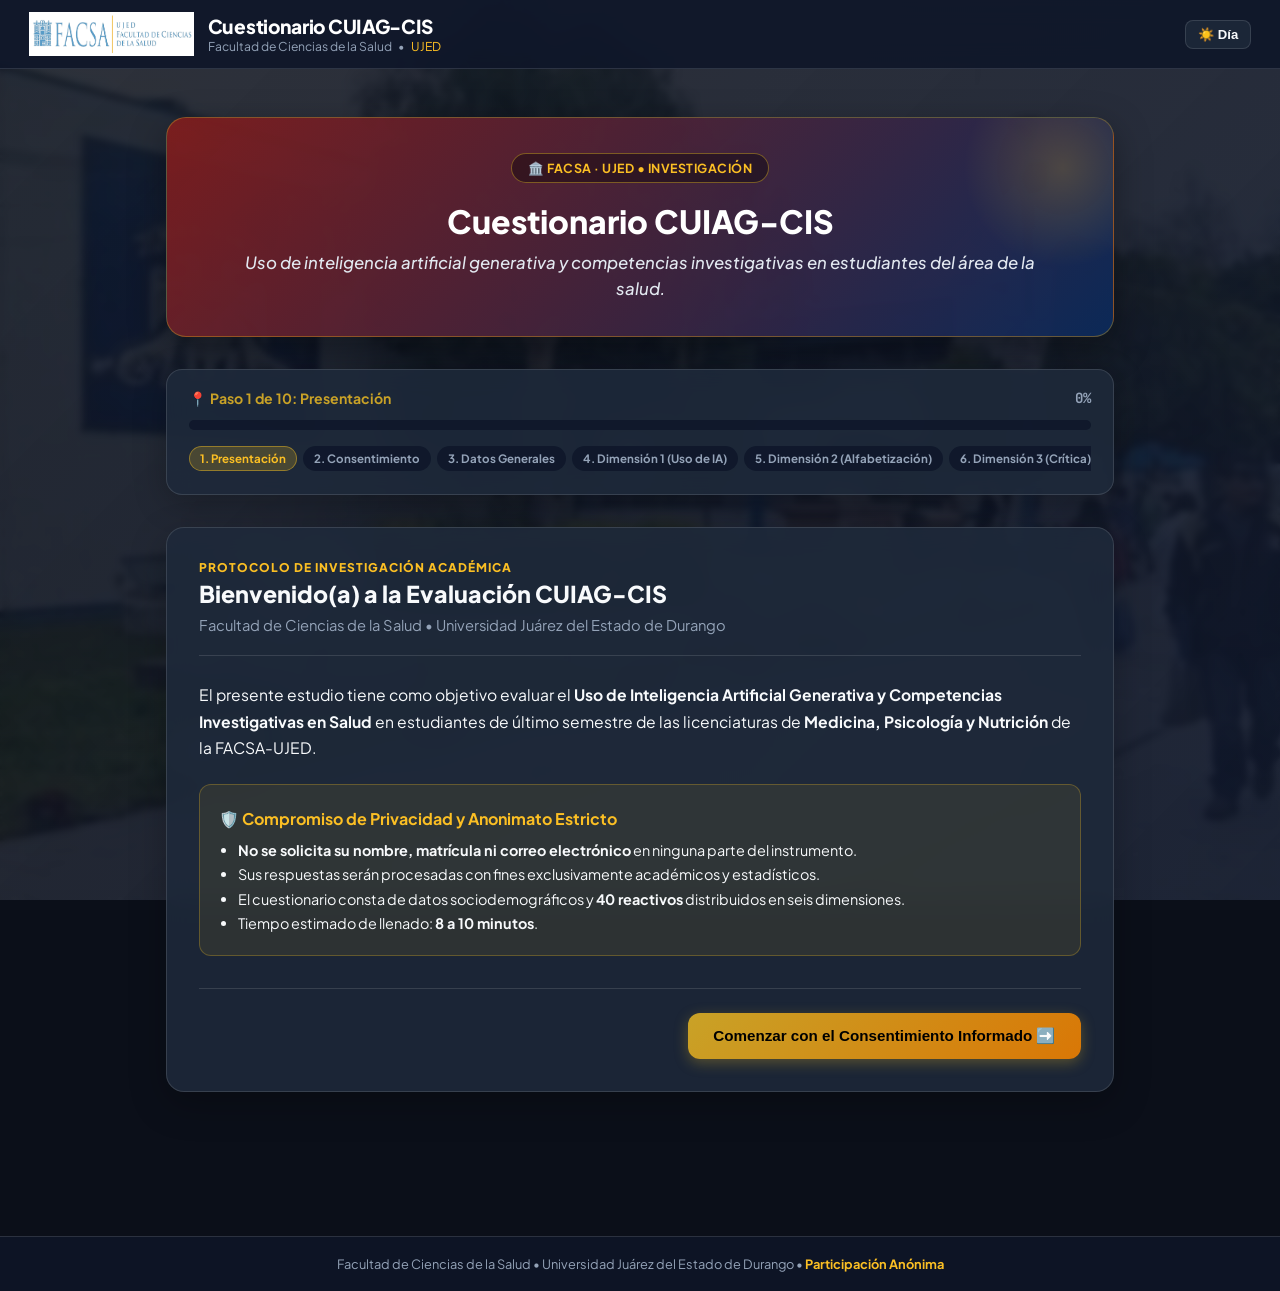
==== index.html @ 44266f06 "Actualizar insignia a FACSA UJED Investigacion" ====
<!DOCTYPE html>
<html lang="es" data-theme="dark">
<head>
  <meta charset="UTF-8">
  <meta name="viewport" content="width=device-width, initial-scale=1.0">
  <title>Cuestionario CUIAG-CIS | FACSA - UJED</title>
  <meta name="description" content="Cuestionario de Uso de Inteligencia Artificial Generativa y Competencias Investigativas en Salud (CUIAG-CIS) - Facultad de Ciencias de la Salud, UJED.">
  
  <!-- Tipografía Google Fonts -->
  <link rel="preconnect" href="https://fonts.googleapis.com">
  <link rel="preconnect" href="https://fonts.gstatic.com" crossorigin>
  <link href="https://fonts.googleapis.com/css2?family=JetBrains+Mono:wght@400;600;700&family=Plus+Jakarta+Sans:wght@400;500;600;700;800&display=swap" rel="stylesheet">
  
  <!-- Estilos del Cuestionario e Identidad Institucional -->
  <link rel="stylesheet" href="css/cuiag.css?v=60">
  <style>
    :root {
      --bg-main: #0b0f19;
      --card-bg: rgba(30, 41, 59, 0.88);
      --bg-secondary: rgba(15, 23, 42, 0.85);
      --border-color: rgba(255, 255, 255, 0.12);
      --text-main: #f8fafc;
      --text-muted: #94a3b8;
      --text-dim: #64748b;
      --accent-gold: #c9a227;
      --accent-crimson: #7f1d1d;
      --med-color: #38bdf8;
      --psi-color: #a855f7;
      --nut-color: #4ade80;
    }

    [data-theme="light"] {
      --bg-main: #f1f5f9;
      --card-bg: rgba(255, 255, 255, 0.90);
      --bg-secondary: rgba(248, 250, 252, 0.88);
      --border-color: rgba(0, 0, 0, 0.1);
      --text-main: #0f172a;
      --text-muted: #64748b;
      --text-dim: #94a3b8;
    }

    * {
      box-sizing: border-box;
      margin: 0;
      padding: 0;
    }

    body {
      background: var(--bg-main);
      color: var(--text-main);
      font-family: 'Plus Jakarta Sans', system-ui, -apple-system, sans-serif;
      min-height: 100vh;
      display: flex;
      flex-direction: column;
      transition: background-color 0.25s, color 0.25s;
      position: relative;
    }

    /* Fondo de Pantalla Oficial FACSA */
    body::before {
      content: '';
      position: fixed;
      top: 0;
      left: 0;
      width: 100vw;
      height: 100vh;
      background-image: url('img/fondo-facsa.jpg');
      background-size: cover;
      background-position: center center;
      background-repeat: no-repeat;
      z-index: -2;
    }

    body::after {
      content: '';
      position: fixed;
      top: 0;
      left: 0;
      width: 100vw;
      height: 100vh;
      background: linear-gradient(135deg, rgba(11, 15, 25, 0.86) 0%, rgba(15, 23, 42, 0.92) 100%);
      backdrop-filter: blur(3px);
      -webkit-backdrop-filter: blur(3px);
      z-index: -1;
      pointer-events: none;
      transition: background 0.3s ease;
    }

    [data-theme="light"] body::after {
      background: linear-gradient(135deg, rgba(241, 245, 249, 0.88) 0%, rgba(226, 232, 240, 0.93) 100%);
      backdrop-filter: blur(3px);
      -webkit-backdrop-filter: blur(3px);
    }

    /* Barra Superior Institucional */
    .cuiag-app-header {
      background: rgba(15, 23, 42, 0.9);
      backdrop-filter: blur(12px);
      border-bottom: 1px solid var(--border-color);
      padding: 0.75rem 1.8rem;
      position: sticky;
      top: 0;
      z-index: 1000;
      display: flex;
      justify-content: space-between;
      align-items: center;
      flex-wrap: wrap;
      gap: 12px;
    }

    .header-brand {
      display: flex;
      align-items: center;
      gap: 14px;
      cursor: pointer;
    }

    .header-brand img {
      height: 44px;
      width: auto;
      object-fit: contain;
    }

    .header-brand-title {
      font-size: 1.2rem;
      font-weight: 800;
      color: #ffffff;
      letter-spacing: -0.3px;
    }

    .header-brand-subtitle {
      font-size: 0.76rem;
      color: var(--text-muted);
      display: flex;
      align-items: center;
      gap: 6px;
    }

    /* Navegación por Pestañas Principales */
    .header-nav-tabs {
      display: flex;
      align-items: center;
      gap: 6px;
      background: rgba(0, 0, 0, 0.25);
      padding: 4px;
      border-radius: 12px;
      border: 1px solid var(--border-color);
    }

    .header-tab-btn {
      padding: 8px 16px;
      border-radius: 8px;
      border: none;
      background: transparent;
      color: var(--text-muted);
      font-size: 0.86rem;
      font-weight: 700;
      cursor: pointer;
      display: inline-flex;
      align-items: center;
      gap: 6px;
      transition: all 0.2s;
    }

    .header-tab-btn:hover {
      color: var(--text-main);
    }

    .header-tab-btn.active {
      background: var(--card-bg);
      color: #fbbf24;
      box-shadow: 0 2px 8px rgba(0, 0, 0, 0.2);
    }

    .header-actions {
      display: flex;
      align-items: center;
      gap: 10px;
    }

    .btn-toggle-theme {
      background: var(--card-bg);
      border: 1px solid var(--border-color);
      color: var(--text-main);
      padding: 6px 12px;
      border-radius: 8px;
      font-size: 0.82rem;
      font-weight: 700;
      cursor: pointer;
      display: inline-flex;
      align-items: center;
      gap: 6px;
      transition: all 0.2s;
    }

    /* Contenedor Principal de Vistas */
    .cuiag-main-viewport {
      flex: 1;
      width: 100%;
      max-width: 1100px;
      margin: 0 auto;
      padding: 1.5rem 1rem 3rem;
    }

    .view-panel {
      display: none;
      animation: cuiagFadeIn 0.3s ease-out;
    }

    .view-panel.active {
      display: block;
    }

    /* Modal / Candado de Seguridad para Panel Administrativo */
    .admin-auth-card {
      max-width: 460px;
      margin: 3rem auto;
      background: var(--card-bg);
      border: 1px solid var(--border-color);
      border-radius: 18px;
      padding: 2.2rem 2rem;
      box-shadow: 0 12px 36px rgba(0, 0, 0, 0.25);
      text-align: center;
    }

    .admin-auth-icon {
      font-size: 3rem;
      margin-bottom: 0.8rem;
    }

    .admin-auth-title {
      font-size: 1.4rem;
      font-weight: 800;
      margin-bottom: 6px;
      color: var(--text-main);
    }

    .admin-auth-desc {
      font-size: 0.85rem;
      color: var(--text-muted);
      margin-bottom: 1.5rem;
      line-height: 1.5;
    }

    .custom-table {
      width: 100%;
      border-collapse: separate;
      border-spacing: 0;
      border-radius: 10px;
      overflow: hidden;
      margin-top: 10px;
    }

    .custom-table th {
      background: var(--bg-secondary);
      color: var(--text-muted);
      padding: 10px 14px;
      font-size: 0.78rem;
      font-weight: 700;
      text-transform: uppercase;
      letter-spacing: 0.5px;
      border-bottom: 1px solid var(--border-color);
    }

    .custom-table td {
      padding: 12px 14px;
      border-bottom: 1px solid var(--border-color);
      color: var(--text-main);
      font-size: 0.86rem;
    }

    .custom-table tr:hover td {
      background: rgba(255, 255, 255, 0.02);
    }

    .status-badge {
      display: inline-block;
      padding: 3px 8px;
      border-radius: 6px;
      font-size: 0.72rem;
      font-weight: 700;
    }

    /* Pie de página */
    .cuiag-page-footer {
      margin-top: auto;
      background: rgba(15, 23, 42, 0.75);
      border-top: 1px solid var(--border-color);
      padding: 1.2rem 1.8rem;
      font-size: 0.8rem;
      color: var(--text-muted);
    }

    .footer-inner {
      max-width: 1100px;
      margin: 0 auto;
      display: flex;
      justify-content: space-between;
      align-items: center;
      flex-wrap: wrap;
      gap: 12px;
    }

    /* Notificaciones Toast */
    .toast-container {
      position: fixed;
      bottom: 24px;
      right: 24px;
      z-index: 9999;
      display: flex;
      flex-direction: column;
      gap: 10px;
    }

    .toast-item {
      background: #1e293b;
      color: #ffffff;
      border: 1px solid rgba(255, 255, 255, 0.15);
      padding: 12px 18px;
      border-radius: 10px;
      box-shadow: 0 8px 24px rgba(0,0,0,0.4);
      font-size: 0.88rem;
      font-weight: 600;
      animation: cuiagFadeIn 0.25s ease-out;
    }
  </style>
</head>
<body>

  <!-- CABECERA INSTITUCIONAL DEL CUESTIONARIO -->
  <header class="cuiag-app-header">
    <div class="header-brand">
      <img src="img/logo-facsa.png" alt="Logo FACSA UJED">
      <div>
        <div class="header-brand-title">Cuestionario CUIAG-CIS</div>
        <div class="header-brand-subtitle">
          <span>Facultad de Ciencias de la Salud</span>
          <span>•</span>
          <span style="color: #fbbf24;">UJED</span>
        </div>
      </div>
    </div>

    <div class="header-actions">
      <button type="button" class="btn-toggle-theme" id="btnToggleTheme" onclick="alternarTemaVisual()">
        ☀️ Día
      </button>
    </div>
  </header>

  <!-- CONTENIDO PRINCIPAL: CUESTIONARIO PARA ESTUDIANTES -->
  <main class="cuiag-main-viewport">
    <section class="view-panel active" id="view-cuestionario">
      <div id="moduloCuestionarioCUIAG" style="display: block;">
        <div class="cuiag-module-container">
          <!-- HÉROE INSTITUCIONAL -->
          <div class="cuiag-hero-card">
            <div class="cuiag-institution-badge">
              🏛️ FACSA · UJED • Investigación
            </div>
            <h1 class="cuiag-hero-title">Cuestionario CUIAG-CIS</h1>
            <p class="cuiag-hero-subtitle">
              Uso de inteligencia artificial generativa y competencias investigativas en estudiantes del área de la salud.
            </p>
          </div>

          <!-- STEPPER / BARRA DE PROGRESO -->
          <div class="cuiag-stepper-wrapper" id="cuiagStepperBox">
            <div class="cuiag-progress-header">
              <span class="cuiag-progress-step-name" id="cuiagStepNameLabel">
                📍 Paso 1 de 10: Presentación y Propósito
              </span>
              <span class="cuiag-progress-percent" id="cuiagProgressPercentLabel">0%</span>
            </div>
            <div class="cuiag-progress-track">
              <div class="cuiag-progress-fill" id="cuiagProgressBarFill" style="width: 0%;"></div>
            </div>
            <div class="cuiag-steps-pills" id="cuiagStepsPillsStrip"></div>
          </div>

          <!-- CONTENEDOR DINÁMICO DE PASOS -->
          <div id="cuiagDynamicStepsContainer">
            <div class="cuiag-section-card active">
              <div class="cuiag-section-header">
                <div class="cuiag-section-badge">Protocolo de Investigación Académica</div>
                <h2 class="cuiag-section-title">Bienvenido(a) a la Evaluación CUIAG-CIS</h2>
                <p class="cuiag-section-desc">
                  Facultad de Ciencias de la Salud • Universidad Juárez del Estado de Durango
                </p>
              </div>

              <div style="font-size: 0.98rem; line-height: 1.7; color: var(--text-main); margin-bottom: 2rem;">
                <p>
                  El presente estudio tiene como objetivo evaluar el <strong>Uso de Inteligencia Artificial Generativa y Competencias Investigativas en Salud</strong> en estudiantes de último semestre de las licenciaturas de <strong>Medicina, Psicología y Nutrición</strong> de la FACSA-UJED.
                </p>
                <div style="background: rgba(201, 162, 39, 0.1); border: 1px solid rgba(201, 162, 39, 0.35); border-radius: 12px; padding: 1.2rem; margin: 1.4rem 0;">
                  <h4 style="margin: 0 0 6px 0; color: #fbbf24; font-size: 1rem;">🛡️ Compromiso de Privacidad y Anonimato Estricto</h4>
                  <ul style="margin: 0; padding-left: 1.2rem; font-size: 0.9rem; color: var(--text-main);">
                    <li><strong>No se solicita su nombre, matrícula ni correo electrónico</strong> en ninguna parte del instrumento.</li>
                    <li>Sus respuestas serán procesadas con fines exclusivamente académicos y estadísticos.</li>
                    <li>El cuestionario consta de datos sociodemográficos y <strong>40 reactivos</strong> distribuidos en seis dimensiones.</li>
                    <li>Tiempo estimado de llenado: <strong>8 a 10 minutos</strong>.</li>
                  </ul>
                </div>
              </div>

              <div class="cuiag-nav-footer">
                <div></div>
                <button type="button" class="cuiag-btn cuiag-btn-gold" id="btnContinuarPaso0">
                  Comenzar con el Consentimiento Informado ➡️
                </button>
              </div>
            </div>
          </div>
        </div>
      </div>
    </section>
  </main>

  <!-- PIE DE PÁGINA INSTITUCIONAL -->
  <footer class="cuiag-page-footer">
    <div class="footer-inner" style="justify-content: center; text-align: center;">
      <span style="color: var(--text-muted);">
        Facultad de Ciencias de la Salud • Universidad Juárez del Estado de Durango • <strong style="color: #fbbf24;">Participación Anónima</strong>
      </span>
    </div>
  </footer>

  <!-- CONTENEDOR DE TOASTS -->
  <div class="toast-container" id="toastContainer"></div>

  <!-- SCRIPTS DEL CUESTIONARIO -->
  <script src="js/data.js?v=55"></script>
  <script src="js/audio.js?v=55"></script>
  <script src="js/cuiag.js?v=55"></script>

  <script>
    document.addEventListener('DOMContentLoaded', () => {
      // 1. Cargar tema
      const temaGuardado = localStorage.getItem('unicampus_theme') || 'dark';
      document.documentElement.setAttribute('data-theme', temaGuardado);
      actualizarBotonTema(temaGuardado);

      // 2. Renderizar el Cuestionario para Estudiantes de inmediato
      if (typeof window.abrirCuestionarioEstudiantes === 'function') {
        window.abrirCuestionarioEstudiantes();
      }
    });

    // Alternar tema Claro / Oscuro
    window.alternarTemaVisual = function() {
      const actual = document.documentElement.getAttribute('data-theme') || 'dark';
      const nuevo = actual === 'dark' ? 'light' : 'dark';
      document.documentElement.setAttribute('data-theme', nuevo);
      localStorage.setItem('unicampus_theme', nuevo);
      actualizarBotonTema(nuevo);
    };

    function actualizarBotonTema(tema) {
      const btn = document.getElementById('btnToggleTheme');
      if (btn) btn.innerHTML = tema === 'dark' ? '☀️ Día' : '🌙 Noche';
    }

    // Notificaciones Toast
    window.mostrarToast = function(mensaje, tipo = 'info') {
      const cont = document.getElementById('toastContainer');
      if (!cont) return;
      const t = document.createElement('div');
      t.className = 'toast-item';
      if (tipo === 'success') t.style.borderColor = '#10b981';
      if (tipo === 'error') t.style.borderColor = '#ef4444';
      t.textContent = mensaje;
      cont.appendChild(t);
      setTimeout(() => {
        t.style.opacity = '0';
        t.style.transition = 'opacity 0.3s';
        setTimeout(() => t.remove(), 300);
      }, 3500);
    };
  </script>
</body>
</html>
---- css/cuiag.css ----
/* ==========================================================================
   MÓDULO CUIAG-CIS • FACSA - UJED
   Cuestionario de Uso de Inteligencia Artificial Generativa y Competencias
   Investigativas en Salud
   Estilos Institucionales Compatibles (Modo Claro / Modo Oscuro)
   ========================================================================== */

/* Contenedor principal del Cuestionario de Estudiantes */
.cuiag-module-container {
  max-width: 980px;
  margin: 0 auto;
  padding: 1.5rem 1rem 4rem;
  color: var(--text-main, #f1f5f9);
  font-family: 'Plus Jakarta Sans', system-ui, -apple-system, sans-serif;
}

/* Cabecera del instrumento */
.cuiag-hero-card {
  background: linear-gradient(135deg, rgba(127, 29, 29, 0.95) 0%, rgba(11, 42, 91, 0.92) 100%);
  border: 1px solid rgba(201, 162, 39, 0.4);
  border-radius: 20px;
  padding: 2.2rem 2rem;
  margin-bottom: 2rem;
  box-shadow: 0 12px 36px rgba(0, 0, 0, 0.35);
  position: relative;
  overflow: hidden;
  text-align: center;
  display: flex;
  flex-direction: column;
  align-items: center;
  justify-content: center;
}

.cuiag-hero-card::after {
  content: '';
  position: absolute;
  top: -50px;
  right: -50px;
  width: 200px;
  height: 200px;
  background: radial-gradient(circle, rgba(201, 162, 39, 0.25) 0%, transparent 70%);
  border-radius: 50%;
  pointer-events: none;
}

.cuiag-institution-badge {
  display: inline-flex;
  align-items: center;
  gap: 8px;
  background: rgba(0, 0, 0, 0.35);
  border: 1px solid rgba(201, 162, 39, 0.5);
  padding: 6px 16px;
  border-radius: 30px;
  font-size: 0.78rem;
  font-weight: 700;
  letter-spacing: 0.5px;
  color: #fbbf24;
  margin: 0 auto 1.1rem auto;
  text-transform: uppercase;
}

.cuiag-hero-title {
  font-size: 2rem;
  font-weight: 800;
  line-height: 1.25;
  color: #ffffff;
  margin: 0 auto 0.6rem auto;
  text-align: center;
}

.cuiag-hero-subtitle {
  font-size: 1.05rem;
  color: #e2e8f0;
  margin: 0 auto;
  font-style: italic;
  font-weight: 500;
  max-width: 800px;
  text-align: center;
  line-height: 1.5;
}

.cuiag-privacy-notice-badge {
  display: inline-flex;
  align-items: center;
  gap: 8px;
  background: rgba(16, 185, 129, 0.15);
  border: 1px solid rgba(16, 185, 129, 0.4);
  color: #34d399;
  padding: 6px 14px;
  border-radius: 8px;
  font-size: 0.82rem;
  font-weight: 700;
}

/* Barra de Progreso y Navegación de Pasos (Stepper) */
.cuiag-stepper-wrapper {
  background: var(--card-bg, #1e293b);
  border: 1px solid var(--border-color, rgba(255, 255, 255, 0.1));
  border-radius: 16px;
  padding: 1.2rem 1.4rem;
  margin-bottom: 2rem;
  box-shadow: 0 8px 32px rgba(0, 0, 0, 0.25);
  backdrop-filter: blur(12px);
  -webkit-backdrop-filter: blur(12px);
}

.cuiag-progress-header {
  display: flex;
  justify-content: space-between;
  align-items: center;
  margin-bottom: 0.8rem;
  font-size: 0.88rem;
  font-weight: 700;
}

.cuiag-progress-step-name {
  color: var(--accent-gold, #c9a227);
  display: flex;
  align-items: center;
  gap: 6px;
}

.cuiag-progress-percent {
  color: var(--text-muted, #94a3b8);
  font-family: 'JetBrains Mono', monospace;
}

.cuiag-progress-track {
  width: 100%;
  height: 10px;
  background: var(--bg-secondary, #0f172a);
  border-radius: 10px;
  overflow: hidden;
  position: relative;
}

.cuiag-progress-fill {
  height: 100%;
  background: linear-gradient(90deg, #7f1d1d 0%, #c9a227 60%, #10b981 100%);
  width: 0%;
  transition: width 0.35s ease;
  border-radius: 10px;
}

.cuiag-steps-pills {
  display: flex;
  gap: 6px;
  margin-top: 1rem;
  overflow-x: auto;
  padding-bottom: 4px;
  scrollbar-width: thin;
}

.cuiag-step-pill {
  padding: 4px 10px;
  border-radius: 20px;
  font-size: 0.72rem;
  font-weight: 700;
  background: var(--bg-secondary, #0f172a);
  color: var(--text-muted, #94a3b8);
  white-space: nowrap;
  border: 1px solid transparent;
  transition: all 0.2s;
  cursor: default;
}

.cuiag-step-pill.completed {
  background: rgba(16, 185, 129, 0.15);
  color: #10b981;
  border-color: rgba(16, 185, 129, 0.3);
}

.cuiag-step-pill.active {
  background: rgba(201, 162, 39, 0.25);
  color: #fbbf24;
  border-color: rgba(201, 162, 39, 0.6);
}

/* Tarjetas de Sección y Formularios */
.cuiag-section-card {
  background: var(--card-bg, #1e293b);
  border: 1px solid var(--border-color, rgba(255, 255, 255, 0.1));
  border-radius: 18px;
  padding: 2rem;
  margin-bottom: 2rem;
  box-shadow: 0 12px 36px rgba(0, 0, 0, 0.25);
  backdrop-filter: blur(12px);
  -webkit-backdrop-filter: blur(12px);
  display: none;
}

.cuiag-section-card.active {
  display: block;
  animation: cuiagFadeIn 0.3s ease-out;
}

@keyframes cuiagFadeIn {
  from { opacity: 0; transform: translateY(8px); }
  to { opacity: 1; transform: translateY(0); }
}

.cuiag-section-header {
  border-bottom: 1px solid var(--border-color, rgba(255, 255, 255, 0.08));
  padding-bottom: 1.2rem;
  margin-bottom: 1.6rem;
}

.cuiag-section-badge {
  font-size: 0.75rem;
  text-transform: uppercase;
  letter-spacing: 1px;
  font-weight: 800;
  color: #fbbf24;
  margin-bottom: 4px;
}

.cuiag-section-title {
  font-size: 1.45rem;
  font-weight: 800;
  color: var(--text-main, #ffffff);
  margin: 0 0 6px 0;
}

.cuiag-section-desc {
  font-size: 0.92rem;
  color: var(--text-muted, #94a3b8);
  margin: 0;
  line-height: 1.5;
}

/* Consentimiento Informado */
.cuiag-consent-box {
  background: rgba(11, 42, 91, 0.25);
  border: 1px solid rgba(59, 130, 246, 0.35);
  border-left: 5px solid #3b82f6;
  border-radius: 12px;
  padding: 1.4rem;
  margin-bottom: 2rem;
  font-size: 0.96rem;
  line-height: 1.65;
  color: var(--text-main, #f8fafc);
}

.cuiag-consent-options {
  display: flex;
  flex-direction: column;
  gap: 12px;
  margin-top: 1.5rem;
}

.cuiag-consent-choice {
  display: flex;
  align-items: center;
  gap: 14px;
  padding: 1.1rem 1.4rem;
  border-radius: 12px;
  border: 2px solid var(--border-color, rgba(255, 255, 255, 0.12));
  background: var(--bg-secondary, #0f172a);
  cursor: pointer;
  transition: all 0.2s;
  font-weight: 600;
  font-size: 1rem;
}

.cuiag-consent-choice:hover {
  border-color: rgba(201, 162, 39, 0.5);
  background: rgba(201, 162, 39, 0.05);
}

.cuiag-consent-choice input[type="radio"] {
  width: 22px;
  height: 22px;
  accent-color: #c9a227;
  cursor: pointer;
}

.cuiag-consent-choice.selected {
  border-color: #c9a227;
  background: rgba(201, 162, 39, 0.12);
  box-shadow: 0 0 12px rgba(201, 162, 39, 0.2);
}

/* Campos de Datos Generales */
.cuiag-field-group {
  margin-bottom: 1.8rem;
}

.cuiag-field-label {
  display: block;
  font-size: 0.92rem;
  font-weight: 700;
  color: var(--text-main, #ffffff);
  margin-bottom: 8px;
}

.cuiag-field-helper {
  font-size: 0.78rem;
  color: var(--text-muted, #94a3b8);
  margin-top: 4px;
}

.cuiag-career-grid {
  display: grid;
  grid-template-columns: repeat(auto-fit, minmax(200px, 1fr));
  gap: 12px;
}

.cuiag-career-card {
  padding: 1.2rem;
  border-radius: 12px;
  border: 2px solid var(--border-color, rgba(255, 255, 255, 0.12));
  background: var(--bg-secondary, #0f172a);
  cursor: pointer;
  text-align: center;
  transition: all 0.2s;
}

.cuiag-career-card:hover {
  border-color: #c9a227;
  transform: translateY(-2px);
}

.cuiag-career-card.selected {
  border-color: #c9a227;
  background: rgba(201, 162, 39, 0.14);
}

.cuiag-career-card .career-icon {
  font-size: 2rem;
  margin-bottom: 6px;
}

.cuiag-career-card .career-name {
  font-weight: 700;
  font-size: 1.05rem;
}

.cuiag-input-text,
.cuiag-input-select,
.cuiag-input-number {
  width: 100%;
  max-width: 400px;
  padding: 0.75rem 1rem;
  border-radius: 10px;
  background: var(--bg-secondary, #0f172a);
  border: 1px solid var(--border-color, rgba(255, 255, 255, 0.2));
  color: var(--text-main, #ffffff);
  font-size: 1rem;
  outline: none;
  transition: border-color 0.2s;
}

.cuiag-input-text:focus,
.cuiag-input-select:focus,
.cuiag-input-number:focus {
  border-color: #c9a227;
  box-shadow: 0 0 0 3px rgba(201, 162, 39, 0.25);
}

.cuiag-tools-grid {
  display: grid;
  grid-template-columns: repeat(auto-fill, minmax(180px, 1fr));
  gap: 10px;
  margin-top: 8px;
}

.cuiag-tool-checkbox-card {
  display: flex;
  align-items: center;
  gap: 10px;
  padding: 10px 14px;
  border-radius: 10px;
  border: 1px solid var(--border-color, rgba(255, 255, 255, 0.15));
  background: var(--bg-secondary, #0f172a);
  cursor: pointer;
  font-size: 0.92rem;
  font-weight: 600;
}

.cuiag-tool-checkbox-card input[type="checkbox"] {
  width: 18px;
  height: 18px;
  accent-color: #c9a227;
}

/* Reactivos Oficiales del Cuestionario (1 al 40) */
.cuiag-item-card {
  background: var(--bg-secondary, #0f172a);
  border: 1px solid var(--border-color, rgba(255, 255, 255, 0.08));
  border-radius: 14px;
  padding: 1.4rem 1.6rem;
  margin-bottom: 1.5rem;
  transition: all 0.2s;
}

.cuiag-item-card:hover {
  border-color: rgba(201, 162, 39, 0.35);
}

.cuiag-item-card.answered {
  border-left: 4px solid #10b981;
}

.cuiag-item-card.has-error {
  border-color: #ef4444 !important;
  box-shadow: 0 0 10px rgba(239, 68, 68, 0.25);
}

.cuiag-item-header {
  display: flex;
  align-items: flex-start;
  gap: 12px;
  margin-bottom: 1.1rem;
}

.cuiag-item-number {
  background: rgba(201, 162, 39, 0.18);
  border: 1px solid rgba(201, 162, 39, 0.4);
  color: #fbbf24;
  font-weight: 800;
  font-size: 0.85rem;
  min-width: 32px;
  height: 32px;
  display: flex;
  align-items: center;
  justify-content: center;
  border-radius: 8px;
  font-family: 'JetBrains Mono', monospace;
  flex-shrink: 0;
}

.cuiag-item-statement {
  font-size: 1rem;
  font-weight: 600;
  line-height: 1.5;
  color: var(--text-main, #f8fafc);
  flex: 1;
}

/* Escala Likert de 5 puntos */
.cuiag-likert-scale {
  display: grid;
  grid-template-columns: repeat(5, 1fr);
  gap: 8px;
}

@media (max-width: 768px) {
  .cuiag-likert-scale {
    grid-template-columns: 1fr;
    gap: 6px;
  }
}

.cuiag-scale-option {
  display: flex;
  flex-direction: column;
  align-items: center;
  justify-content: center;
  text-align: center;
  padding: 12px 6px;
  min-height: 58px;
  border-radius: 10px;
  border: 1.5px solid var(--border-color, rgba(255, 255, 255, 0.12));
  background: var(--card-bg, #1e293b);
  cursor: pointer;
  transition: all 0.2s;
  user-select: none;
}

.cuiag-scale-option:hover {
  border-color: #c9a227;
  background: rgba(201, 162, 39, 0.08);
}

.cuiag-scale-option input[type="radio"] {
  display: none;
}

.cuiag-scale-num {
  font-size: 1.1rem;
  font-weight: 800;
  color: var(--text-main, #ffffff);
  margin-bottom: 2px;
}

.cuiag-scale-text {
  font-size: 0.72rem;
  color: var(--text-muted, #94a3b8);
  font-weight: 600;
  line-height: 1.2;
}

.cuiag-scale-option.selected {
  background: linear-gradient(135deg, rgba(127, 29, 29, 0.3) 0%, rgba(201, 162, 39, 0.22) 100%);
  border-color: #c9a227;
  box-shadow: 0 4px 12px rgba(201, 162, 39, 0.25);
}

.cuiag-scale-option.selected .cuiag-scale-num {
  color: #fbbf24;
}

.cuiag-scale-option.selected .cuiag-scale-text {
  color: #ffffff;
  font-weight: 700;
}

@media (max-width: 768px) {
  .cuiag-scale-option {
    flex-direction: row;
    justify-content: flex-start;
    padding: 10px 14px;
    gap: 12px;
    min-height: 44px;
    text-align: left;
  }
  .cuiag-scale-num {
    min-width: 24px;
    margin-bottom: 0;
  }
}

/* Barra inferior de navegación */
.cuiag-nav-footer {
  display: flex;
  justify-content: space-between;
  align-items: center;
  gap: 12px;
  margin-top: 2rem;
  padding-top: 1.5rem;
  border-top: 1px solid var(--border-color, rgba(255, 255, 255, 0.1));
}

.cuiag-btn {
  display: inline-flex;
  align-items: center;
  justify-content: center;
  gap: 8px;
  padding: 0.85rem 1.6rem;
  border-radius: 12px;
  font-size: 0.95rem;
  font-weight: 700;
  cursor: pointer;
  border: none;
  transition: all 0.2s;
  min-height: 46px;
}

.cuiag-btn-secondary {
  background: var(--bg-secondary, #0f172a);
  color: var(--text-main, #ffffff);
  border: 1px solid var(--border-color, rgba(255, 255, 255, 0.15));
}

.cuiag-btn-secondary:hover {
  background: var(--card-bg, #1e293b);
  border-color: rgba(255, 255, 255, 0.3);
}

.cuiag-btn-primary {
  background: linear-gradient(135deg, #7f1d1d 0%, #b91c1c 100%);
  color: #ffffff;
  box-shadow: 0 4px 14px rgba(185, 28, 28, 0.35);
}

.cuiag-btn-primary:hover {
  filter: brightness(1.1);
  transform: translateY(-1px);
}

.cuiag-btn-gold {
  background: linear-gradient(135deg, #c9a227 0%, #d97706 100%);
  color: #000000;
  font-weight: 800;
  box-shadow: 0 4px 14px rgba(201, 162, 39, 0.35);
}

.cuiag-btn-gold:hover {
  filter: brightness(1.1);
  transform: translateY(-1px);
}

.cuiag-btn-success {
  background: linear-gradient(135deg, #059669 0%, #10b981 100%);
  color: #ffffff;
  font-weight: 800;
  box-shadow: 0 4px 14px rgba(16, 185, 129, 0.35);
}

.cuiag-btn:disabled {
  opacity: 0.5;
  cursor: not-allowed;
  transform: none !important;
}

/* Pantalla de Revisión */
.cuiag-review-summary-box {
  background: var(--bg-secondary, #0f172a);
  border: 1px solid var(--border-color, rgba(255, 255, 255, 0.1));
  border-radius: 14px;
  padding: 1.5rem;
  margin-bottom: 1.5rem;
}

.cuiag-review-grid {
  display: grid;
  grid-template-columns: repeat(auto-fit, minmax(280px, 1fr));
  gap: 12px;
  margin-top: 1rem;
}

.cuiag-review-item {
  display: flex;
  justify-content: space-between;
  align-items: center;
  padding: 10px 14px;
  background: var(--card-bg, #1e293b);
  border-radius: 8px;
  font-size: 0.88rem;
}

/* Pantalla de Confirmación / Agradecimiento */
.cuiag-success-card {
  text-align: center;
  padding: 3.5rem 2rem;
  background: var(--card-bg, #1e293b);
  border: 1px solid rgba(16, 185, 129, 0.4);
  border-radius: 20px;
  box-shadow: 0 16px 48px rgba(0, 0, 0, 0.25);
}

.cuiag-success-icon {
  font-size: 4rem;
  color: #10b981;
  margin-bottom: 1rem;
  animation: cuiagBounce 0.6s ease-out;
}

@keyframes cuiagBounce {
  0% { transform: scale(0.3); opacity: 0; }
  60% { transform: scale(1.15); opacity: 1; }
  100% { transform: scale(1); }
}

.cuiag-receipt-badge {
  display: inline-block;
  background: rgba(201, 162, 39, 0.15);
  border: 1px solid rgba(201, 162, 39, 0.4);
  color: #fbbf24;
  padding: 8px 18px;
  border-radius: 8px;
  font-family: 'JetBrains Mono', monospace;
  font-size: 1.1rem;
  font-weight: 800;
  margin: 1.2rem 0;
}

/* ==========================================================================
   PANEL ADMINISTRATIVO DE INVESTIGACIÓN (CUIAG-CIS)
   ========================================================================== */
.cuiag-admin-container {
  padding: 1rem 0;
}

.cuiag-admin-header {
  display: flex;
  justify-content: space-between;
  align-items: center;
  flex-wrap: wrap;
  gap: 14px;
  margin-bottom: 1.8rem;
  background: var(--card-bg, #1e293b);
  padding: 1.4rem 1.8rem;
  border-radius: 16px;
  border: 1px solid var(--border-color, rgba(255, 255, 255, 0.1));
}

.cuiag-admin-status-cluster {
  display: flex;
  align-items: center;
  gap: 12px;
  flex-wrap: wrap;
}

.cuiag-admin-grid {
  display: grid;
  grid-template-columns: repeat(auto-fit, minmax(220px, 1fr));
  gap: 16px;
  margin-bottom: 2rem;
}

.cuiag-metric-box {
  background: var(--card-bg, #1e293b);
  border: 1px solid var(--border-color, rgba(255, 255, 255, 0.08));
  border-radius: 14px;
  padding: 1.3rem;
  display: flex;
  align-items: center;
  gap: 14px;
}

.cuiag-metric-icon {
  width: 48px;
  height: 48px;
  border-radius: 12px;
  display: flex;
  align-items: center;
  justify-content: center;
  font-size: 1.5rem;
  background: rgba(201, 162, 39, 0.15);
  color: #fbbf24;
}

.cuiag-metric-val {
  font-size: 1.8rem;
  font-weight: 800;
  line-height: 1.1;
  color: var(--text-main, #ffffff);
}

.cuiag-metric-lbl {
  font-size: 0.8rem;
  color: var(--text-muted, #94a3b8);
  font-weight: 600;
}

/* Tabla de Frecuencias por Reactivo */
.cuiag-freq-bar-wrap {
  display: flex;
  width: 100%;
  height: 18px;
  border-radius: 6px;
  overflow: hidden;
  background: var(--bg-secondary, #0f172a);
}

.cuiag-freq-segment {
  height: 100%;
  transition: width 0.3s;
}

.cuiag-seg-1 { background: #ef4444; }
.cuiag-seg-2 { background: #f97316; }
.cuiag-seg-3 { background: #eab308; }
.cuiag-seg-4 { background: #3b82f6; }
.cuiag-seg-5 { background: #10b981; }

.cuiag-legend-strip {
  display: flex;
  gap: 12px;
  flex-wrap: wrap;
  font-size: 0.76rem;
  margin-top: 6px;
  color: var(--text-muted, #94a3b8);
}

.cuiag-legend-dot {
  display: inline-block;
  width: 10px;
  height: 10px;
  border-radius: 3px;
  margin-right: 4px;
}
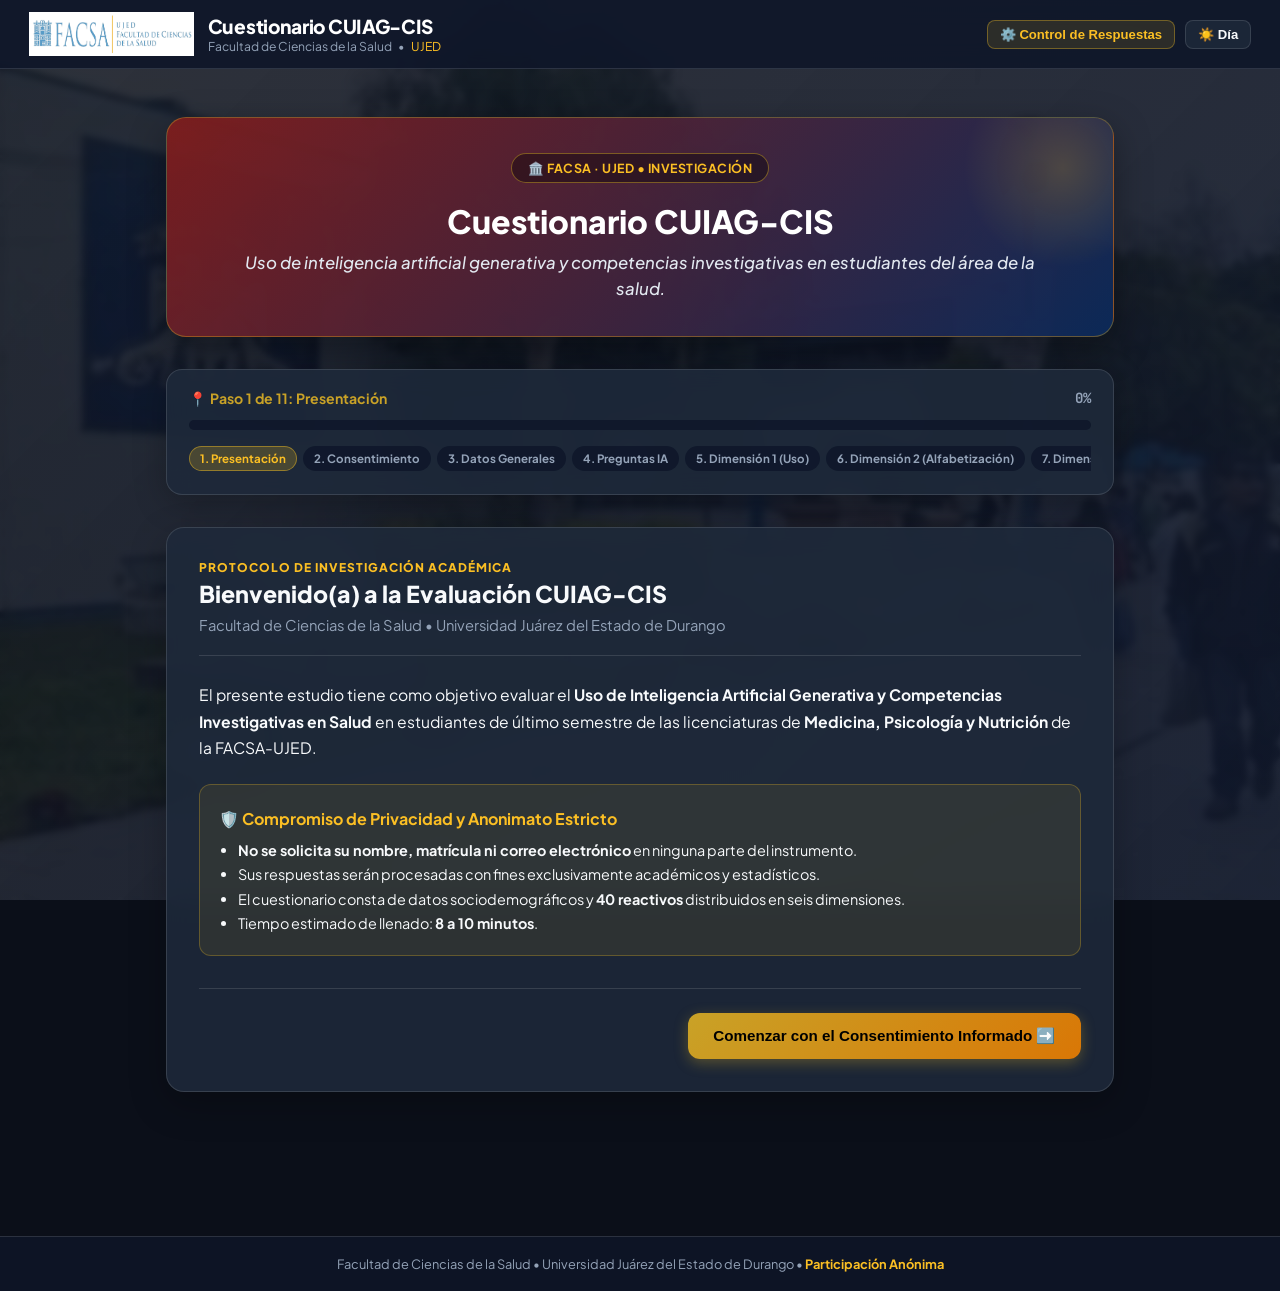
==== commit 481acab5: "Actualizar texto de consentimiento y cache buster v71" ====
--- a/index.html
+++ b/index.html
@@ -12,7 +12,7 @@
   <link href="https://fonts.googleapis.com/css2?family=JetBrains+Mono:wght@400;600;700&family=Plus+Jakarta+Sans:wght@400;500;600;700;800&display=swap" rel="stylesheet">
   
   <!-- Estilos del Cuestionario e Identidad Institucional -->
-  <link rel="stylesheet" href="css/cuiag.css?v=60">
+  <link rel="stylesheet" href="css/cuiag.css?v=70">
   <style>
     :root {
       --bg-main: #0b0f19;
@@ -342,6 +342,9 @@
     </div>
 
     <div class="header-actions">
+      <button type="button" class="btn-toggle-theme" id="btnAdminShortcut" onclick="window.abrirModalControlRecepcion()" style="background: rgba(201, 162, 39, 0.15); border-color: rgba(201, 162, 39, 0.45); color: #fbbf24; font-weight: 700;" title="Panel de control para abrir o cerrar recepción de respuestas">
+        ⚙️ Control de Respuestas
+      </button>
       <button type="button" class="btn-toggle-theme" id="btnToggleTheme" onclick="alternarTemaVisual()">
         ☀️ Día
       </button>
@@ -368,7 +371,7 @@
           <div class="cuiag-stepper-wrapper" id="cuiagStepperBox">
             <div class="cuiag-progress-header">
               <span class="cuiag-progress-step-name" id="cuiagStepNameLabel">
-                📍 Paso 1 de 10: Presentación y Propósito
+                📍 Paso 1 de 11: Presentación y Propósito
               </span>
               <span class="cuiag-progress-percent" id="cuiagProgressPercentLabel">0%</span>
             </div>
@@ -430,9 +433,9 @@
   <div class="toast-container" id="toastContainer"></div>
 
   <!-- SCRIPTS DEL CUESTIONARIO -->
-  <script src="js/data.js?v=55"></script>
-  <script src="js/audio.js?v=55"></script>
-  <script src="js/cuiag.js?v=55"></script>
+  <script src="js/data.js?v=70"></script>
+  <script src="js/audio.js?v=70"></script>
+  <script src="js/cuiag.js?v=71"></script>
 
   <script>
     document.addEventListener('DOMContentLoaded', () => {
--- a/css/cuiag.css
+++ b/css/cuiag.css
@@ -375,12 +375,31 @@
   cursor: pointer;
   font-size: 0.92rem;
   font-weight: 600;
+  transition: all 0.2s ease;
+  user-select: none;
+}
+
+.cuiag-tool-checkbox-card:hover {
+  border-color: #c9a227;
+  transform: translateY(-1px);
+}
+
+.cuiag-tool-checkbox-card.selected {
+  border-color: #c9a227;
+  background: rgba(201, 162, 39, 0.14);
+  box-shadow: 0 0 12px rgba(201, 162, 39, 0.2);
+}
+
+.cuiag-tool-checkbox-card.muted {
+  opacity: 0.4;
+  pointer-events: none;
 }
 
 .cuiag-tool-checkbox-card input[type="checkbox"] {
   width: 18px;
   height: 18px;
   accent-color: #c9a227;
+  cursor: pointer;
 }
 
 /* Reactivos Oficiales del Cuestionario (1 al 40) */
@@ -587,6 +606,19 @@
   box-shadow: 0 4px 14px rgba(16, 185, 129, 0.35);
 }
 
+.cuiag-btn-danger {
+  background: linear-gradient(135deg, #b91c1c 0%, #ef4444 100%);
+  color: #ffffff;
+  font-weight: 800;
+  border: 1px solid rgba(239, 68, 68, 0.5);
+  box-shadow: 0 4px 14px rgba(239, 68, 68, 0.35);
+}
+
+.cuiag-btn-danger:hover {
+  filter: brightness(1.1);
+  transform: translateY(-1px);
+}
+
 .cuiag-btn:disabled {
   opacity: 0.5;
   cursor: not-allowed;
@@ -761,3 +793,111 @@
   border-radius: 3px;
   margin-right: 4px;
 }
+
+/* ==========================================================================
+   CONTROL DE RECEPCIÓN DE RESPUESTAS & MODAL ADMINISTRATIVO
+   ========================================================================== */
+.cuiag-reception-card {
+  border-radius: 16px;
+  padding: 1.4rem 1.6rem;
+  margin-bottom: 1.8rem;
+  display: flex;
+  justify-content: space-between;
+  align-items: center;
+  flex-wrap: wrap;
+  gap: 16px;
+  transition: all 0.3s ease;
+}
+
+.cuiag-reception-card.active {
+  background: linear-gradient(135deg, rgba(16, 185, 129, 0.14) 0%, rgba(15, 23, 42, 0.95) 100%);
+  border: 2px solid #10b981;
+  box-shadow: 0 8px 26px rgba(16, 185, 129, 0.18);
+}
+
+.cuiag-reception-card.closed {
+  background: linear-gradient(135deg, rgba(239, 68, 68, 0.15) 0%, rgba(15, 23, 42, 0.95) 100%);
+  border: 2px solid #ef4444;
+  box-shadow: 0 8px 26px rgba(239, 68, 68, 0.22);
+}
+
+.cuiag-reception-badge {
+  display: inline-flex;
+  align-items: center;
+  gap: 6px;
+  padding: 4px 12px;
+  border-radius: 20px;
+  font-size: 0.78rem;
+  font-weight: 800;
+  text-transform: uppercase;
+  letter-spacing: 0.5px;
+}
+
+.cuiag-reception-badge.active {
+  background: rgba(16, 185, 129, 0.2);
+  color: #34d399;
+  border: 1px solid rgba(16, 185, 129, 0.4);
+}
+
+.cuiag-reception-badge.closed {
+  background: rgba(239, 68, 68, 0.2);
+  color: #f87171;
+  border: 1px solid rgba(239, 68, 68, 0.4);
+}
+
+/* Modal Emergente de Control de Recepción */
+.cuiag-modal-overlay {
+  position: fixed;
+  inset: 0;
+  background: rgba(11, 15, 25, 0.82);
+  backdrop-filter: blur(6px);
+  -webkit-backdrop-filter: blur(6px);
+  z-index: 99999;
+  display: flex;
+  align-items: center;
+  justify-content: center;
+  padding: 1.2rem;
+  animation: cuiagFadeIn 0.2s ease-out;
+}
+
+.cuiag-modal-dialog {
+  background: var(--card-bg, #1e293b);
+  border: 1px solid var(--border-color, rgba(255, 255, 255, 0.15));
+  border-radius: 20px;
+  max-width: 540px;
+  width: 100%;
+  padding: 2.2rem 2rem;
+  box-shadow: 0 24px 60px rgba(0, 0, 0, 0.5);
+  position: relative;
+  animation: cuiagZoomIn 0.25s ease-out;
+}
+
+@keyframes cuiagZoomIn {
+  from { opacity: 0; transform: scale(0.92); }
+  to { opacity: 1; transform: scale(1); }
+}
+
+.cuiag-modal-close-btn {
+  position: absolute;
+  top: 18px;
+  right: 18px;
+  background: rgba(255, 255, 255, 0.08);
+  border: 1px solid var(--border-color, rgba(255, 255, 255, 0.15));
+  color: var(--text-muted, #94a3b8);
+  width: 34px;
+  height: 34px;
+  border-radius: 50%;
+  cursor: pointer;
+  display: flex;
+  align-items: center;
+  justify-content: center;
+  font-size: 1.1rem;
+  transition: all 0.2s;
+}
+
+.cuiag-modal-close-btn:hover {
+  background: rgba(239, 68, 68, 0.2);
+  color: #f87171;
+  border-color: #ef4444;
+}
+
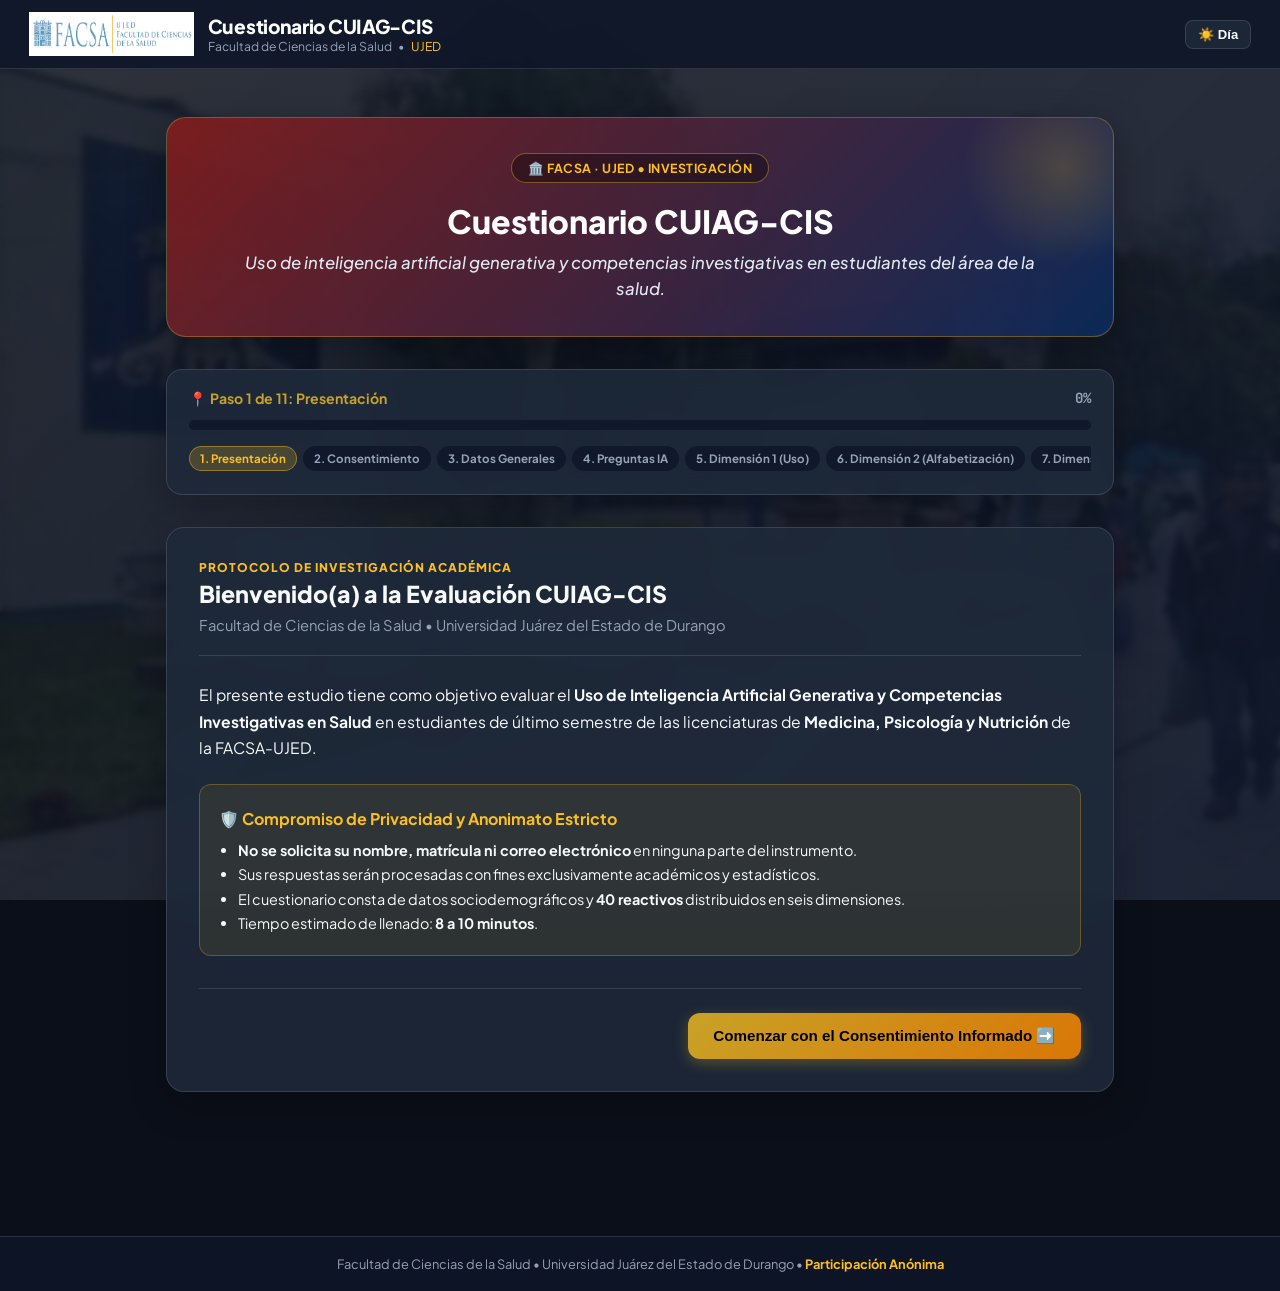
==== commit 6a765ec0: "Ocultar boton de control de respuestas en la vista de alumnos" ====
--- a/index.html
+++ b/index.html
@@ -342,9 +342,6 @@
     </div>
 
     <div class="header-actions">
-      <button type="button" class="btn-toggle-theme" id="btnAdminShortcut" onclick="window.abrirModalControlRecepcion()" style="background: rgba(201, 162, 39, 0.15); border-color: rgba(201, 162, 39, 0.45); color: #fbbf24; font-weight: 700;" title="Panel de control para abrir o cerrar recepción de respuestas">
-        ⚙️ Control de Respuestas
-      </button>
       <button type="button" class="btn-toggle-theme" id="btnToggleTheme" onclick="alternarTemaVisual()">
         ☀️ Día
       </button>
@@ -435,7 +432,7 @@
   <!-- SCRIPTS DEL CUESTIONARIO -->
   <script src="js/data.js?v=70"></script>
   <script src="js/audio.js?v=70"></script>
-  <script src="js/cuiag.js?v=71"></script>
+  <script src="js/cuiag.js?v=72"></script>
 
   <script>
     document.addEventListener('DOMContentLoaded', () => {
